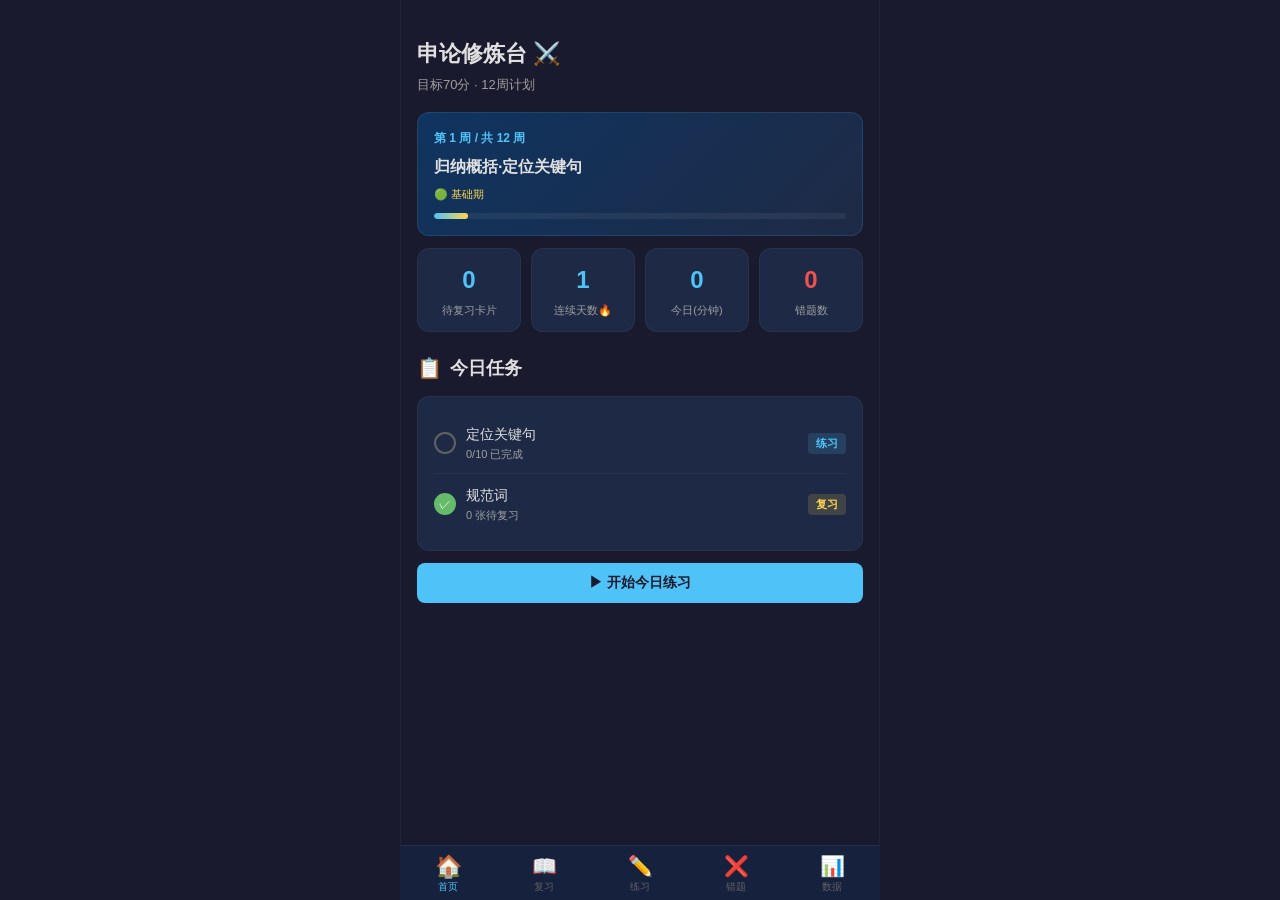
==== index.html @ dc2e2bf2 "Initial shenlun app" ====
<!DOCTYPE html>
<html lang="zh-CN">
<head>
<meta charset="UTF-8">
<meta name="viewport" content="width=device-width, initial-scale=1.0, maximum-scale=1.0, user-scalable=no">
<title>申论统一修炼台</title>
<link rel="stylesheet" href="./styles.css">
</head>
<body>

<div id="app">
  <!-- ============ HOME VIEW ============ -->
  <div id="view-home" class="view active">
    <div class="home-header">
      <h1>申论修炼台 ⚔️</h1>
      <div class="sub" id="home-sub">目标70分 · 12周计划</div>
    </div>
    <div id="home-week-card"></div>
    <div class="stat-row" id="home-stats"></div>
    <div class="section-title"><span class="icon">📋</span>今日任务</div>
    <div class="card" id="home-tasks"></div>
    <div id="home-start-btn" class="mt-12"></div>
  </div>

  <!-- ============ REVIEW VIEW ============ -->
  <div id="view-review" class="view">
    <div id="review-decks">
      <div class="section-title"><span class="icon">📖</span>卡片复习</div>
      <div class="deck-grid" id="deck-grid"></div>
      <div class="card card-accent" id="review-quick-start">
        <div style="display:flex;justify-content:space-between;align-items:center">
          <div>
            <div style="font-size:14px;font-weight:600">今日待复习</div>
            <div style="font-size:12px;color:var(--text2)" id="review-due-count">0 张卡片</div>
          </div>
          <button class="btn btn-primary btn-sm" onclick="startDailyReview()">开始复习</button>
        </div>
      </div>
    </div>
    <div id="review-session" class="hidden">
      <div class="flex-between mb-8">
        <button class="btn btn-outline btn-sm" onclick="exitReview()">← 返回</button>
        <div class="review-progress" id="review-progress">0/0</div>
      </div>
      <div class="timer-bar" id="review-timer-bar"><div class="fill" id="review-timer-fill"></div></div>
      <div class="flashcard-container" id="flashcard-container">
        <div class="flashcard" id="flashcard" onclick="flipCard()">
          <div class="flashcard-face flashcard-front">
            <div class="fc-tag" id="fc-tag"></div>
            <div class="fc-text" id="fc-front-text"></div>
            <div style="font-size:12px;color:var(--text3);margin-top:16px">点击翻转</div>
          </div>
          <div class="flashcard-face flashcard-back">
            <div class="fc-label">参考答案</div>
            <div class="fc-text" id="fc-back-text"></div>
            <div class="fc-example" id="fc-example"></div>
          </div>
        </div>
      </div>
      <div class="rate-btns" id="rate-btns">
        <button class="rate-btn r1" onclick="rateCard(1)">😵 忘了</button>
        <button class="rate-btn r2" onclick="rateCard(2)">🤔 模糊</button>
        <button class="rate-btn r3" onclick="rateCard(3)">💪 记住了</button>
      </div>
    </div>
  </div>

  <!-- ============ PRACTICE VIEW ============ -->
  <div id="view-practice" class="view">
    <div id="practice-list">
      <div class="section-title"><span class="icon">✏️</span>技能微练习</div>
      <div class="card card-primary vocab-trainer-card">
        <div class="flex-between gap-8">
          <div>
            <div style="font-size:15px;font-weight:700">🪄 规范词替换训练</div>
            <div class="text-sm text-muted">把大白话改写成申论规范表达</div>
          </div>
          <button class="btn btn-primary btn-sm" onclick="startVocabTrainer()">开始</button>
        </div>
        <div class="text-sm text-muted mt-8" id="vocab-trainer-stats"></div>
      </div>
      <div class="card card-accent material-trainer-card">
        <div class="flex-between gap-8">
          <div>
            <div style="font-size:15px;font-weight:700">🔎 材料阅读训练</div>
            <div class="text-sm text-muted">识别主体、问题、原因、对策、成效和数据结论</div>
          </div>
          <button class="btn btn-accent btn-sm" onclick="startMaterialTrainer()">开始</button>
        </div>
        <div class="text-sm text-muted mt-8" id="material-trainer-stats"></div>
      </div>
      <div class="card mock-exam-card">
        <div class="flex-between gap-8">
          <div>
            <div style="font-size:15px;font-weight:700">⏳ 2.5小时模考模式</div>
            <div class="text-sm text-muted">训练小题60分钟、大作文90分钟的实战节奏</div>
          </div>
          <button class="btn btn-outline btn-sm" onclick="startMockExam()">开始</button>
        </div>
        <div class="text-sm text-muted mt-8" id="mock-exam-stats"></div>
      </div>
      <input class="search-input mb-12" id="practice-search" type="search" placeholder="搜索技能、题型或提示..." oninput="renderPractice()">
      <div id="skill-type-list"></div>
    </div>
    <div id="practice-skill" class="hidden">
      <div class="flex-between mb-8">
        <button class="btn btn-outline btn-sm" onclick="backToSkillList()">← 返回</button>
        <span class="tag tag-blue" id="skill-tag"></span>
      </div>
      <h3 style="font-size:16px;margin-bottom:4px" id="skill-name"></h3>
      <div class="text-sm text-muted mb-8" id="skill-exam"></div>
      <div class="card card-accent card-sm" id="skill-tip-card">
        <div class="text-sm" style="color:var(--accent)" id="skill-tip"></div>
      </div>
    </div>
    <div id="practice-exercise" class="hidden exercise-view">
      <div class="flex-between mb-8">
        <button class="btn btn-outline btn-sm" onclick="backToSkill()">← 返回</button>
        <span id="ex-counter" class="text-sm text-muted"></span>
      </div>
      <div class="timer-bar" id="ex-timer-bar"><div class="fill" id="ex-timer-fill"></div></div>
      <div id="ex-timer-text" class="text-sm text-muted text-center mb-8"></div>
      <div class="ex-question" id="ex-question"></div>
      <textarea id="ex-answer" placeholder="在这里写下你的答案..."></textarea>
      <div class="draft-status" id="draft-status"></div>
      <div class="ex-actions">
        <button class="btn btn-primary btn-sm" onclick="showRefAnswer()">查看参考答案</button>
        <button class="btn btn-outline btn-sm" onclick="skipExercise()">跳过</button>
      </div>
      <div class="ex-ref" id="ex-ref"></div>
      <div class="self-rate hidden" id="self-rate">
        <div class="rate-label">自评答题质量：</div>
        <div class="rate-btns">
          <button class="rate-btn r1" onclick="selfRate(1)">❌ 需再练</button>
          <button class="rate-btn r2" onclick="selfRate(2)">🟡 基本掌握</button>
          <button class="rate-btn r3" onclick="selfRate(3)">✅ 掌握了</button>
        </div>
      </div>
      <div class="exercise-nav" id="ex-nav"></div>
    </div>
    <div id="vocab-trainer" class="hidden exercise-view">
      <div class="flex-between mb-8">
        <button class="btn btn-outline btn-sm" onclick="exitVocabTrainer()">← 返回</button>
        <span id="vocab-counter" class="text-sm text-muted"></span>
      </div>
      <div class="ex-question" id="vocab-question"></div>
      <textarea id="vocab-answer" placeholder="写出规范表达，尽量用机关化、标准化语言..."></textarea>
      <div class="ex-actions">
        <button class="btn btn-primary btn-sm" onclick="checkVocabAnswer()">查看参考表达</button>
        <button class="btn btn-outline btn-sm" onclick="nextVocabQuestion(false)">跳过</button>
      </div>
      <div class="ex-ref" id="vocab-ref"></div>
      <div class="self-rate hidden" id="vocab-rate">
        <div class="rate-label">自评替换质量：</div>
        <div class="rate-btns">
          <button class="rate-btn r1" onclick="rateVocabAnswer(false)">❌ 需再练</button>
          <button class="rate-btn r3" onclick="rateVocabAnswer(true)">✅ 表达规范</button>
        </div>
      </div>
    </div>
    <div id="material-trainer" class="hidden exercise-view">
      <div class="flex-between mb-8">
        <button class="btn btn-outline btn-sm" onclick="exitMaterialTrainer()">← 返回</button>
        <span id="material-counter" class="text-sm text-muted"></span>
      </div>
      <div class="ex-question" id="material-text"></div>
      <div class="text-sm text-muted mb-8">这段材料包含哪些信息？</div>
      <div class="material-tags" id="material-tags"></div>
      <textarea id="material-answer" placeholder="提炼要点：主体/问题/原因/对策/成效/数据结论..."></textarea>
      <div class="ex-actions">
        <button class="btn btn-primary btn-sm" onclick="checkMaterialAnswer()">查看参考提炼</button>
        <button class="btn btn-outline btn-sm" onclick="nextMaterialQuestion(false)">跳过</button>
      </div>
      <div class="ex-ref" id="material-ref"></div>
      <div class="self-rate hidden" id="material-rate">
        <div class="rate-label">自评材料阅读质量：</div>
        <div class="rate-btns">
          <button class="rate-btn r1" onclick="rateMaterialAnswer(false)">❌ 漏点明显</button>
          <button class="rate-btn r3" onclick="rateMaterialAnswer(true)">✅ 找点准确</button>
        </div>
      </div>
    </div>
    <div id="mock-exam" class="hidden exercise-view">
      <div class="flex-between mb-8">
        <button class="btn btn-outline btn-sm" onclick="finishMockExam(true)">结束模考</button>
        <span id="mock-phase" class="tag tag-blue">小题阶段</span>
      </div>
      <div class="mock-timer" id="mock-timer">2:30:00</div>
      <div class="progress-bar mb-12"><div class="fill" id="mock-progress"></div></div>
      <div class="card card-sm">
        <div class="text-sm text-muted">建议时间分配</div>
        <div class="mock-plan">
          <div>小题：60分钟</div>
          <div>大作文：90分钟</div>
        </div>
      </div>
      <textarea id="mock-note" placeholder="模考过程中记录：哪类题超时？哪里卡住？作文是否留足90分钟？"></textarea>
      <div class="ex-actions">
        <button class="btn btn-primary btn-sm" onclick="markMockPhase('small')">标记小题完成</button>
        <button class="btn btn-accent btn-sm" onclick="markMockPhase('essay')">进入作文阶段</button>
        <button class="btn btn-danger btn-sm" onclick="finishMockExam(false)">交卷复盘</button>
      </div>
      <div class="ex-ref show" id="mock-guidance">建议：前60分钟完成概括、分析、对策、应用文；剩余90分钟完成大作文。不要在单道小题上纠结超过25分钟。</div>
    </div>
  </div>

  <!-- ============ ERROR VIEW ============ -->
  <div id="view-errors" class="view">
    <div class="section-title"><span class="icon">❌</span>错题本</div>
    <div class="toolbar-row">
      <input class="search-input" id="error-search" type="search" placeholder="搜索题干、答案或错误类型..." oninput="applyErrorFilters()">
      <select class="select-input" id="error-sort" onchange="applyErrorFilters()">
        <option value="newest">最新</option>
        <option value="oldest">最早</option>
        <option value="weakest">薄弱优先</option>
      </select>
    </div>
    <div class="error-filter" id="error-filters"></div>
    <div id="error-list"></div>
    <div id="error-empty" class="empty-state hidden">
      <div class="emoji">🎉</div>
      <div>暂无错题，继续保持！</div>
    </div>
    <div class="mt-12" id="error-weekend-btn"></div>
  </div>

  <!-- ============ STATS VIEW ============ -->
  <div id="view-stats" class="view">
    <div class="section-title"><span class="icon">📊</span>数据总览</div>
    <div class="card text-center">
      <div style="font-size:13px;color:var(--text2);margin-bottom:8px">五大题型掌握度</div>
      <div class="radar-chart" id="radar-chart"></div>
    </div>
    <div class="stats-grid" id="stats-grid"></div>
    <div class="section-title"><span class="icon">🧾</span>复盘薄弱点</div>
    <div class="card" id="review-summary"></div>
    <div class="section-title"><span class="icon">📈</span>近4周正确率</div>
    <div class="card" id="weekly-chart"></div>
    <div class="section-title"><span class="icon">📘</span>手册速查</div>
    <div class="card" id="handbook-card">
      <input class="search-input mb-12" id="handbook-search" type="search" placeholder="搜索题型、公式、避坑、资料..." oninput="renderHandbook()">
      <div class="handbook-tabs" id="handbook-tabs"></div>
      <div id="handbook-list"></div>
    </div>
    <div class="section-title"><span class="icon">⚙️</span>设置</div>
    <div class="card" id="settings-card"></div>
    <input type="file" id="backup-file" accept="application/json,.json" class="hidden" onchange="importBackup(this.files && this.files[0])">
  </div>
</div>

<!-- ============ Bottom Tab Bar ============ -->
<nav class="tab-bar" id="tab-bar">
  <button class="tab active" data-view="home" onclick="switchView('home')">
    <span class="tab-icon">🏠</span>首页
  </button>
  <button class="tab" data-view="review" onclick="switchView('review')">
    <span class="tab-icon">📖</span>复习
  </button>
  <button class="tab" data-view="practice" onclick="switchView('practice')">
    <span class="tab-icon">✏️</span>练习
  </button>
  <button class="tab" data-view="errors" onclick="switchView('errors')">
    <span class="tab-icon">❌</span>错题
  </button>
  <button class="tab" data-view="stats" onclick="switchView('stats')">
    <span class="tab-icon">📊</span>数据
  </button>
</nav>

<!-- ============ Weekend Review Modal ============ -->
<div class="modal-overlay" id="weekend-modal">
  <div class="modal review-modal">
    <h2>🔄 周末错题复习</h2>
    <div id="weekend-content"></div>
    <div class="mt-12 text-center">
      <button class="btn btn-outline" onclick="closeWeekendModal()">关闭</button>
    </div>
  </div>
</div>

<!-- ============ Exercise Review Modal ============ -->
<div class="modal-overlay" id="review-note-modal">
  <div class="modal">
    <h2>🧾 本题复盘</h2>
    <div class="review-form">
      <div class="rf-group">
        <div class="rf-label">这题主要问题是什么？</div>
        <div class="rf-options">
          <label><input type="checkbox" value="漏点">漏点</label>
          <label><input type="checkbox" value="分类乱">分类乱</label>
          <label><input type="checkbox" value="表达口语化">表达口语化</label>
          <label><input type="checkbox" value="格式错误">格式错误</label>
          <label><input type="checkbox" value="时间超限">时间超限</label>
        </div>
      </div>
      <div class="rf-group">
        <div class="rf-label">一句话复盘（可选）</div>
        <textarea id="review-note-text" placeholder="例如：材料第3段对策漏掉了，答案分类也不够清楚。"></textarea>
      </div>
      <div style="display:flex;gap:8px;justify-content:flex-end">
        <button class="btn btn-outline btn-sm" onclick="skipReviewNote()">跳过</button>
        <button class="btn btn-primary btn-sm" onclick="saveReviewNote()">保存复盘</button>
      </div>
    </div>
  </div>
</div>

<script src="./data.js"></script>
<script src="./app.js"></script>
</body>
</html>
---- styles.css ----
/* ============ CSS Reset & Variables ============ */
:root {
  --bg: #1a1a2e;
  --bg2: #16213e;
  --bg3: #0f3460;
  --primary: #4fc3f7;
  --primary-dim: rgba(79,195,247,0.15);
  --accent: #ffd54f;
  --accent-dim: rgba(255,213,79,0.15);
  --danger: #ef5350;
  --success: #66bb6a;
  --text: #e0e0e0;
  --text2: #9e9e9e;
  --text3: #616161;
  --card: #1e2a45;
  --card2: #243352;
  --radius: 12px;
  --tab-h: 60px;
  --safe-b: env(safe-area-inset-bottom, 0px);
}
* { margin:0; padding:0; box-sizing:border-box; }
body {
  font-family: -apple-system, BlinkMacSystemFont, 'Segoe UI', 'PingFang SC', 'Hiragino Sans GB', 'Microsoft YaHei', sans-serif;
  background: var(--bg);
  color: var(--text);
  line-height: 1.6;
  -webkit-font-smoothing: antialiased;
  overflow-x: hidden;
  min-height: 100vh;
}
button { cursor:pointer; border:none; font-family:inherit; }
input,textarea { font-family:inherit; }
button, input, textarea, select { font-size:16px; }

/* ============ App Shell ============ */
#app { max-width:480px; margin:0 auto; min-height:100vh; position:relative; }
.view { display:none; padding:16px 16px calc(var(--tab-h) + var(--safe-b) + 16px); min-height:100vh; }
.view.active { display:block; animation: fadeIn .25s ease; }
@keyframes fadeIn { from{opacity:0;transform:translateY(8px)} to{opacity:1;transform:translateY(0)} }

/* ============ Bottom Tabs ============ */
.tab-bar {
  position:fixed; bottom:0; left:50%; transform:translateX(-50%);
  width:100%; max-width:480px;
  display:flex; background:var(--bg2);
  border-top:1px solid rgba(255,255,255,0.06);
  z-index:100; padding-bottom: var(--safe-b);
  backdrop-filter: blur(12px);
}
.tab-bar .tab {
  flex:1; display:flex; flex-direction:column; align-items:center;
  padding:8px 0 6px; background:none; color:var(--text3);
  font-size:10px; transition: color .2s;
  position:relative;
}
.tab-bar .tab .tab-icon { font-size:20px; margin-bottom:2px; }
.tab-bar .tab.active { color:var(--primary); }
.tab-bar .tab.active .tab-icon { transform:scale(1.1); }
.tab-bar .tab .badge {
  position:absolute; top:4px; right:calc(50% - 18px);
  background:var(--danger); color:#fff; font-size:9px; font-weight:700;
  min-width:16px; height:16px; border-radius:8px;
  display:flex; align-items:center; justify-content:center;
  padding:0 4px; line-height:1;
}

/* ============ Common Components ============ */
.section-title {
  font-size:18px; font-weight:700; margin:20px 0 12px;
  display:flex; align-items:center; gap:8px;
}
.section-title .icon { font-size:20px; }
.card {
  background:var(--card); border-radius:var(--radius);
  padding:16px; margin-bottom:12px;
  border:1px solid rgba(255,255,255,0.04);
}
.card-sm { padding:12px; }
.card-accent { border-left:3px solid var(--accent); }
.card-primary { border-left:3px solid var(--primary); }

.btn {
  display:inline-flex; align-items:center; justify-content:center; gap:6px;
  padding:10px 20px; border-radius:8px; font-size:14px; font-weight:600;
  transition: all .2s;
  min-height:40px;
}
.btn-primary { background:var(--primary); color:#1a1a2e; }
.btn-primary:hover { filter:brightness(1.1); transform:translateY(-1px); }
.btn-accent { background:var(--accent); color:#1a1a2e; }
.btn-outline {
  background:transparent; border:1px solid var(--primary); color:var(--primary);
}
.btn-danger { background:var(--danger); color:#fff; }
.btn-sm { padding:6px 14px; font-size:12px; }
.btn-block { width:100%; }
.btn:disabled { opacity:.4; pointer-events:none; }

.tag {
  display:inline-block; padding:2px 8px; border-radius:4px;
  font-size:11px; font-weight:600;
}
.tag-blue { background:var(--primary-dim); color:var(--primary); }
.tag-yellow { background:var(--accent-dim); color:var(--accent); }
.tag-red { background:rgba(239,83,80,.15); color:var(--danger); }
.tag-green { background:rgba(102,187,106,.15); color:var(--success); }

.search-input, .select-input {
  width:100%; background:var(--card2); color:var(--text);
  border:1px solid rgba(255,255,255,.08); border-radius:8px;
  padding:9px 12px; font-size:13px;
}
.search-input:focus, .select-input:focus { outline:none; border-color:var(--primary); }
.toolbar-row { display:flex; gap:8px; margin-bottom:12px; align-items:center; }
.toolbar-row .select-input { width:auto; min-width:104px; }
.empty-hint { font-size:12px; color:var(--text2); text-align:center; padding:18px 0; }

.progress-bar {
  width:100%; height:6px; background:rgba(255,255,255,.06);
  border-radius:3px; overflow:hidden;
}
.progress-bar .fill {
  height:100%; border-radius:3px; transition:width .5s ease;
  background:linear-gradient(90deg, var(--primary), var(--accent));
}

.timer-bar {
  width:100%; height:4px; background:rgba(255,255,255,.06);
  border-radius:2px; overflow:hidden; margin-bottom:8px;
}
.timer-bar .fill {
  height:100%; border-radius:2px; transition:width 1s linear;
  background:var(--primary);
}
.timer-bar.warning .fill { background:var(--accent); }
.timer-bar.danger .fill { background:var(--danger); }

.empty-state {
  text-align:center; padding:40px 20px; color:var(--text2);
}
.empty-state .emoji { font-size:48px; margin-bottom:12px; }

/* ============ Home View ============ */
.home-header {
  padding:20px 0 16px;
}
.home-header h1 { font-size:22px; font-weight:800; }
.home-header .sub { color:var(--text2); font-size:13px; margin-top:4px; }

.week-card {
  background: linear-gradient(135deg, var(--bg3), var(--card));
  border-radius:var(--radius); padding:16px; margin-bottom:12px;
  border:1px solid rgba(79,195,247,.15);
}
.week-card .week-label { font-size:12px; color:var(--primary); font-weight:600; }
.week-card .week-title { font-size:16px; font-weight:700; margin:6px 0; }
.week-card .week-phase { font-size:11px; color:var(--accent); margin-bottom:10px; }

.stat-row { display:flex; gap:10px; margin-bottom:12px; }
.stat-box {
  flex:1; background:var(--card); border-radius:var(--radius);
  padding:12px; text-align:center;
  border:1px solid rgba(255,255,255,.04);
}
.stat-box .stat-num { font-size:24px; font-weight:800; color:var(--primary); }
.stat-box .stat-label { font-size:11px; color:var(--text2); margin-top:2px; }

.task-list .task-item {
  display:flex; align-items:center; gap:10px; padding:10px 0;
  border-bottom:1px solid rgba(255,255,255,.04);
}
.task-list .task-item:last-child { border-bottom:none; }
.task-item .task-check {
  width:22px; height:22px; border-radius:50%;
  border:2px solid var(--text3); flex-shrink:0;
  display:flex; align-items:center; justify-content:center;
  font-size:12px; transition:all .2s;
}
.task-item .task-check.done {
  background:var(--success); border-color:var(--success); color:#fff;
}
.task-item .task-info { flex:1; }
.task-item .task-name { font-size:14px; }
.task-item .task-desc { font-size:11px; color:var(--text2); }
.task-item .task-type { font-size:10px; }

/* ============ Review View ============ */
.deck-grid { display:grid; grid-template-columns:1fr 1fr; gap:10px; margin-bottom:16px; }
.deck-card {
  background:var(--card); border-radius:var(--radius); padding:14px;
  border:1px solid rgba(255,255,255,.04);
  cursor:pointer; transition:all .2s;
}
.deck-card:hover { border-color:var(--primary); transform:translateY(-2px); }
.deck-card .deck-icon { font-size:28px; margin-bottom:6px; }
.deck-card .deck-name { font-size:14px; font-weight:600; }
.deck-card .deck-stats { font-size:11px; color:var(--text2); margin-top:4px; }
.deck-card .deck-due { color:var(--accent); font-weight:600; }

.flashcard-container {
  perspective:1000px; margin:16px 0;
}
.flashcard {
  position:relative; width:100%; min-height:320px;
  transition:transform .5s; transform-style:preserve-3d;
}
.flashcard.flipped { transform:rotateY(180deg); }
.flashcard-face {
  position:absolute; top:0; left:0; width:100%; height:100%;
  backface-visibility:hidden; border-radius:var(--radius);
  padding:24px 20px; display:flex; flex-direction:column;
  justify-content:center; align-items:center; text-align:center;
}
.flashcard-front {
  background:linear-gradient(135deg, var(--card), var(--card2));
  border:2px solid var(--primary-dim);
}
.flashcard-back {
  background:linear-gradient(135deg, var(--card2), var(--bg3));
  border:2px solid var(--accent-dim);
  transform:rotateY(180deg);
}
.flashcard-front .fc-tag { font-size:11px; color:var(--primary); margin-bottom:12px; }
.flashcard-front .fc-text { font-size:18px; font-weight:700; line-height:1.5; }
.flashcard-back .fc-label { font-size:11px; color:var(--accent); margin-bottom:8px; }
.flashcard-back .fc-text { font-size:16px; line-height:1.6; }
.flashcard-back .fc-example { font-size:12px; color:var(--text2); margin-top:12px; padding-top:12px; border-top:1px solid rgba(255,255,255,.06); }

.rate-btns {
  display:flex; gap:8px; margin-top:16px;
}
.rate-btns .rate-btn {
  flex:1; padding:12px 8px; border-radius:8px; font-size:13px; font-weight:600;
  text-align:center; transition:all .2s;
}
.rate-btn.r1 { background:rgba(239,83,80,.15); color:var(--danger); }
.rate-btn.r2 { background:rgba(255,213,79,.15); color:var(--accent); }
.rate-btn.r3 { background:rgba(102,187,106,.15); color:var(--success); }

.review-progress {
  text-align:center; font-size:12px; color:var(--text2); margin-bottom:8px;
}

/* ============ Practice View ============ */
.skill-type-card {
  background:var(--card); border-radius:var(--radius); padding:16px;
  margin-bottom:10px; cursor:pointer; transition:all .2s;
  border:1px solid rgba(255,255,255,.04);
}
.skill-type-card:hover { border-color:var(--primary); }
.skill-type-card .stc-header { display:flex; justify-content:space-between; align-items:center; }
.skill-type-card .stc-name { font-size:15px; font-weight:600; }
.skill-type-card .stc-score { font-size:11px; color:var(--text2); }
.skill-type-card .stc-tagline { font-size:12px; color:var(--text2); margin-top:4px; }
.skill-type-card .stc-skills { margin-top:10px; }
.skill-type-card .skill-item {
  display:flex; align-items:center; justify-content:space-between;
  padding:8px 0; border-top:1px solid rgba(255,255,255,.04);
  font-size:13px;
}
.vocab-trainer-card { margin-bottom:12px; }
.material-trainer-card { margin-bottom:12px; }
.mock-exam-card { margin-bottom:12px; border-left:3px solid var(--danger); }
.vocab-hit {
  color:var(--success); font-weight:700;
}
.mock-timer { font-size:36px; font-weight:800; text-align:center; color:var(--accent); margin:16px 0 8px; }
.mock-plan { display:grid; grid-template-columns:1fr 1fr; gap:8px; margin-top:8px; font-size:13px; }
.material-tags { display:flex; flex-wrap:wrap; gap:8px; margin-bottom:12px; }
.material-tags label {
  display:flex; align-items:center; gap:4px; font-size:12px; color:var(--text);
  background:var(--card); border:1px solid rgba(255,255,255,.06); border-radius:16px;
  padding:5px 10px;
}

.exercise-view .ex-question {
  font-size:16px; line-height:1.7; margin:16px 0;
  padding:16px; background:var(--card); border-radius:var(--radius);
  border-left:3px solid var(--primary);
}
.exercise-view .ex-tip {
  font-size:12px; color:var(--accent); margin-bottom:12px;
  padding:8px 12px; background:var(--accent-dim); border-radius:6px;
}
.exercise-view textarea {
  width:100%; min-height:120px; padding:12px; border-radius:8px;
  background:var(--card2); color:var(--text); border:1px solid rgba(255,255,255,.08);
  font-size:16px; resize:vertical;
}
.exercise-view textarea:focus { outline:none; border-color:var(--primary); }
.exercise-view .draft-status {
  min-height:18px; margin-top:4px; font-size:11px; color:var(--text3);
}
.exercise-view .draft-status.active { color:var(--success); }
.exercise-view .ex-ref {
  background:var(--card); border-radius:var(--radius);
  padding:14px; margin-top:12px; border-left:3px solid var(--success);
  font-size:13px; line-height:1.7; display:none;
}
.exercise-view .ex-ref.show { display:block; animation:fadeIn .3s ease; }
.exercise-view .ex-actions { display:flex; gap:8px; margin-top:12px; flex-wrap:wrap; }

.exercise-nav {
  display:flex; gap:6px; margin-top:16px; overflow-x:auto;
  padding-bottom:4px;
}
.exercise-nav .dot {
  width:28px; height:28px; border-radius:50%; flex-shrink:0;
  display:flex; align-items:center; justify-content:center;
  font-size:11px; font-weight:600;
  background:var(--card); color:var(--text2);
  border:1px solid rgba(255,255,255,.08);
  cursor:pointer; transition:all .2s;
}
.exercise-nav .dot.current { background:var(--primary); color:#1a1a2e; border-color:var(--primary); }
.exercise-nav .dot.done { background:var(--success); color:#fff; border-color:var(--success); }
.exercise-nav .dot.error { background:var(--danger); color:#fff; border-color:var(--danger); }

.self-rate { margin-top:12px; }
.self-rate .rate-label { font-size:13px; color:var(--text2); margin-bottom:8px; }

/* ============ Error Notebook ============ */
.error-filter { display:flex; gap:6px; margin-bottom:12px; flex-wrap:wrap; }
.error-filter .filter-btn {
  padding:5px 12px; border-radius:16px; font-size:12px;
  background:var(--card); color:var(--text2); border:1px solid rgba(255,255,255,.06);
  transition:all .2s;
}
.error-filter .filter-btn.active { background:var(--primary-dim); color:var(--primary); border-color:var(--primary); }

.error-item {
  background:var(--card); border-radius:var(--radius); padding:14px;
  margin-bottom:10px; border-left:3px solid var(--danger);
}
.error-item .ei-q { font-size:14px; line-height:1.5; margin-bottom:8px; }
.error-item .ei-type { margin-bottom:8px; }
.error-item .ei-ref {
  font-size:12px; color:var(--text2); line-height:1.5;
  padding:8px; background:rgba(255,255,255,.03); border-radius:6px;
  max-height:80px; overflow:hidden; cursor:pointer;
}
.error-item .ei-ref.expanded { max-height:none; }
.error-item .ei-meta {
  display:flex; justify-content:space-between; align-items:center;
  margin-top:8px; font-size:11px; color:var(--text3);
}
.error-item .ei-actions { display:flex; gap:6px; margin-top:8px; }

/* ============ Stats View ============ */
.radar-chart {
  width:260px; height:260px; margin:0 auto 20px;
  position:relative;
}
.radar-chart svg { width:100%; height:100%; }

.stats-grid { display:grid; grid-template-columns:1fr 1fr; gap:10px; margin-bottom:16px; }
.stats-card {
  background:var(--card); border-radius:var(--radius); padding:14px;
  text-align:center; border:1px solid rgba(255,255,255,.04);
}
.stats-card .sc-num { font-size:28px; font-weight:800; }
.stats-card .sc-label { font-size:11px; color:var(--text2); margin-top:2px; }
.stats-card .sc-num.blue { color:var(--primary); }
.stats-card .sc-num.yellow { color:var(--accent); }
.stats-card .sc-num.green { color:var(--success); }
.stats-card .sc-num.red { color:var(--danger); }

.weekly-chart { margin:16px 0; }
.weekly-chart .bar-row {
  display:flex; align-items:center; gap:8px; margin-bottom:8px;
}
.weekly-chart .bar-label { font-size:11px; color:var(--text2); width:40px; text-align:right; }
.weekly-chart .bar-track {
  flex:1; height:20px; background:rgba(255,255,255,.04);
  border-radius:4px; overflow:hidden; position:relative;
}
.weekly-chart .bar-fill {
  height:100%; border-radius:4px; transition:width .5s ease;
  background:linear-gradient(90deg, var(--primary), var(--accent));
}
.weekly-chart .bar-val {
  font-size:11px; color:var(--text2); width:36px;
}

/* ============ Handbook Quick Reference ============ */
.handbook-tabs { display:flex; gap:6px; overflow-x:auto; margin-bottom:12px; padding-bottom:4px; }
.handbook-tabs .filter-btn {
  flex-shrink:0; padding:5px 12px; border-radius:16px; font-size:12px;
  background:var(--card); color:var(--text2); border:1px solid rgba(255,255,255,.06);
}
.handbook-tabs .filter-btn.active { background:var(--primary-dim); color:var(--primary); border-color:var(--primary); }
.handbook-item {
  background:rgba(255,255,255,.03); border-radius:8px; padding:12px;
  margin-bottom:10px; border-left:3px solid var(--primary);
}
.handbook-item h4 { font-size:14px; margin-bottom:6px; color:var(--text); }
.handbook-item .hb-body { font-size:12px; color:var(--text2); line-height:1.7; white-space:pre-line; }
.handbook-item .hb-tag { margin-top:8px; }

/* ============ Settings Modal ============ */
.modal-overlay {
  position:fixed; top:0; left:0; right:0; bottom:0;
  background:rgba(0,0,0,.6); z-index:200;
  display:none; align-items:center; justify-content:center;
  padding:20px;
}
.modal-overlay.show { display:flex; }
.modal {
  background:var(--bg2); border-radius:var(--radius);
  padding:24px; width:100%; max-width:380px; max-height:min(80vh, 720px);
  overflow-y:auto;
}
.modal h2 { font-size:18px; margin-bottom:16px; }
.modal .setting-item {
  display:flex; justify-content:space-between; align-items:center;
  padding:12px 0; border-bottom:1px solid rgba(255,255,255,.04);
}
.modal .setting-item:last-child { border-bottom:none; }
.modal .setting-label { font-size:14px; }
.modal .setting-desc { font-size:11px; color:var(--text2); }
.review-form .rf-group { margin-bottom:12px; }
.review-form .rf-label { font-size:13px; color:var(--text2); margin-bottom:6px; }
.review-form .rf-options { display:flex; flex-wrap:wrap; gap:8px; }
.review-form label {
  display:flex; align-items:center; gap:4px; font-size:12px; color:var(--text);
  background:var(--card); border:1px solid rgba(255,255,255,.06); border-radius:16px;
  padding:5px 10px;
}
.review-form textarea {
  width:100%; min-height:72px; padding:10px; border-radius:8px;
  background:var(--card); color:var(--text); border:1px solid rgba(255,255,255,.08);
  font-size:16px; resize:vertical;
}
.review-form textarea:focus { outline:none; border-color:var(--primary); }
.review-summary .rs-row { display:flex; align-items:center; gap:8px; margin-bottom:8px; font-size:12px; }
.review-summary .rs-label { width:64px; color:var(--text2); }
.review-summary .rs-bar { flex:1; height:8px; background:rgba(255,255,255,.06); border-radius:4px; overflow:hidden; }
.review-summary .rs-fill { height:100%; background:linear-gradient(90deg,var(--danger),var(--accent)); border-radius:4px; }
.review-summary .rs-count { width:24px; text-align:right; color:var(--text2); }

.toggle {
  width:44px; height:24px; border-radius:12px;
  background:var(--text3); position:relative; cursor:pointer;
  transition:background .2s;
}
.toggle.on { background:var(--primary); }
.toggle::after {
  content:''; position:absolute; top:2px; left:2px;
  width:20px; height:20px; border-radius:50%;
  background:#fff; transition:transform .2s;
}
.toggle.on::after { transform:translateX(20px); }

/* ============ Scrollbar ============ */
::-webkit-scrollbar { width:4px; }
::-webkit-scrollbar-track { background:transparent; }
::-webkit-scrollbar-thumb { background:rgba(255,255,255,.1); border-radius:2px; }

/* ============ Responsive ============ */
@media (min-width:481px) {
  #app { border-left:1px solid rgba(255,255,255,.04); border-right:1px solid rgba(255,255,255,.04); }
}

@media (max-width:480px) {
  .view { padding-left:14px; padding-right:14px; }
  .modal-overlay { align-items:flex-end; padding:12px; }
  .modal { max-height:88vh; padding:18px; border-radius:16px 16px 12px 12px; }
  .rate-btns { gap:6px; }
  .rate-btns .rate-btn { min-height:44px; }
  .toolbar-row { flex-direction:column; align-items:stretch; }
  .toolbar-row .select-input { width:100%; }
}

/* ============ Utility ============ */
.mt-8 { margin-top:8px; }
.mt-12 { margin-top:12px; }
.mt-16 { margin-top:16px; }
.mb-8 { margin-bottom:8px; }
.mb-12 { margin-bottom:12px; }
.text-center { text-align:center; }
.text-sm { font-size:12px; }
.text-muted { color:var(--text2); }
.flex-between { display:flex; justify-content:space-between; align-items:center; }
.gap-8 { gap:8px; }
.hidden { display:none !important; }

/* ============ Weekend Review Modal ============ */
.review-modal .rm-item {
  background:var(--card); border-radius:8px; padding:12px;
  margin-bottom:8px;
}
.review-modal .rm-q { font-size:13px; margin-bottom:6px; }
.review-modal .rm-ref { font-size:12px; color:var(--text2); display:none; }
.review-modal .rm-ref.show { display:block; }
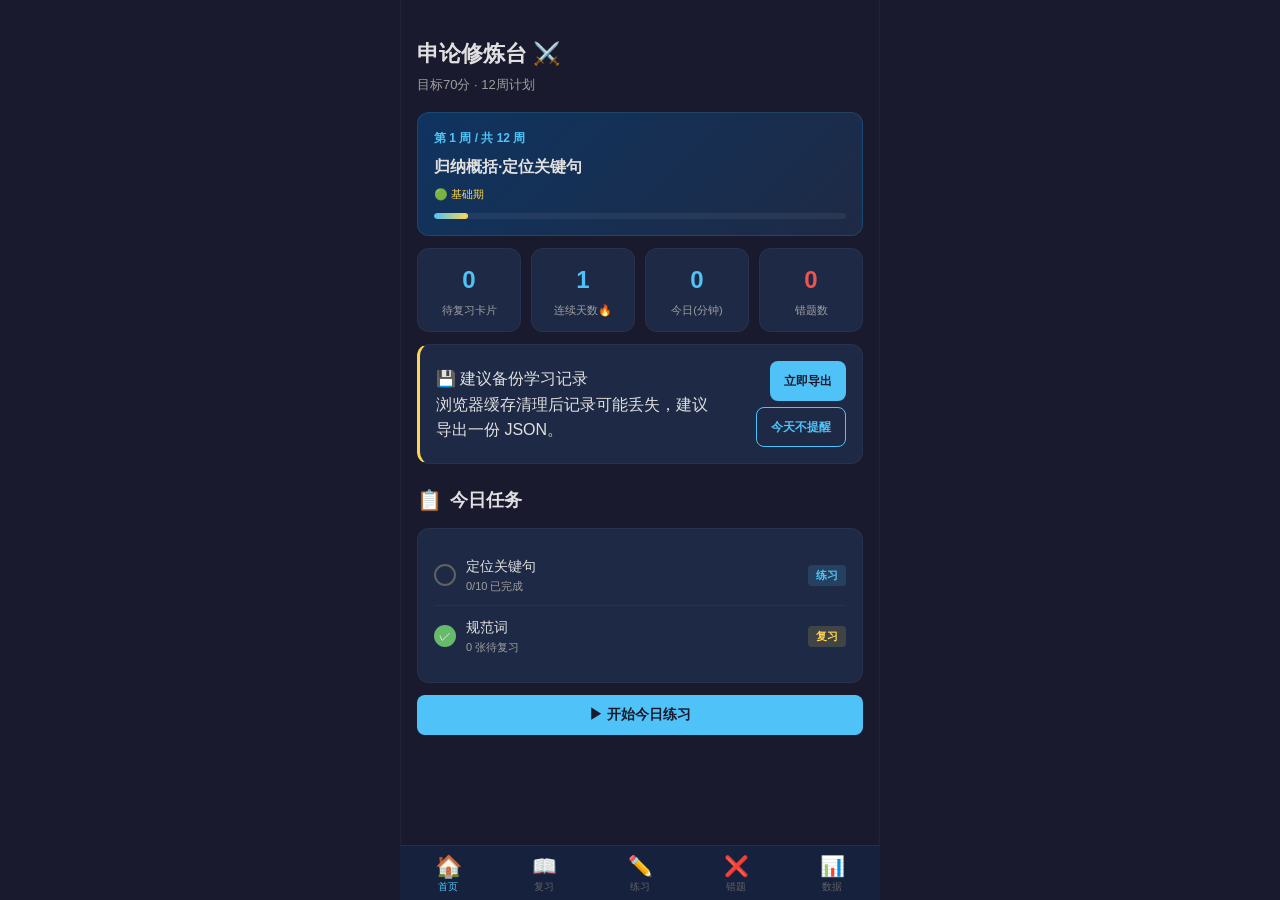
==== commit 124a457f: "Add PWA and study data utilities" ====
--- a/index.html
+++ b/index.html
@@ -2,9 +2,12 @@
 <html lang="zh-CN">
 <head>
 <meta charset="UTF-8">
+<meta http-equiv="Content-Security-Policy" content="default-src 'self'; script-src 'self' 'unsafe-inline'; style-src 'self' 'unsafe-inline'; img-src 'self' data:; object-src 'none'; base-uri 'self'; form-action 'none'; frame-ancestors 'none'">
 <meta name="viewport" content="width=device-width, initial-scale=1.0, maximum-scale=1.0, user-scalable=no">
+<meta name="theme-color" content="#1a1a2e">
 <title>申论统一修炼台</title>
 <link rel="stylesheet" href="./styles.css">
+<link rel="manifest" href="./manifest.json">
 </head>
 <body>
 
@@ -17,6 +20,7 @@
     </div>
     <div id="home-week-card"></div>
     <div class="stat-row" id="home-stats"></div>
+    <div id="backup-reminder"></div>
     <div class="section-title"><span class="icon">📋</span>今日任务</div>
     <div class="card" id="home-tasks"></div>
     <div id="home-start-btn" class="mt-12"></div>
--- a/styles.css
+++ b/styles.css
@@ -18,6 +18,22 @@
   --tab-h: 60px;
   --safe-b: env(safe-area-inset-bottom, 0px);
 }
+body.theme-light {
+  --bg: #f6f7fb;
+  --bg2: #ffffff;
+  --bg3: #e7f3ff;
+  --primary: #1479b8;
+  --primary-dim: rgba(20,121,184,0.12);
+  --accent: #9a6400;
+  --accent-dim: rgba(154,100,0,0.12);
+  --danger: #c62828;
+  --success: #2e7d32;
+  --text: #1f2937;
+  --text2: #64748b;
+  --text3: #94a3b8;
+  --card: #ffffff;
+  --card2: #eef2f7;
+}
 * { margin:0; padding:0; box-sizing:border-box; }
 body {
   font-family: -apple-system, BlinkMacSystemFont, 'Segoe UI', 'PingFang SC', 'Hiragino Sans GB', 'Microsoft YaHei', sans-serif;
@@ -28,6 +44,17 @@
   overflow-x: hidden;
   min-height: 100vh;
 }
+body.theme-light .week-card {
+  background: linear-gradient(135deg, #e0f2fe, #ffffff);
+}
+body.theme-light .flashcard-front,
+body.theme-light .flashcard-back {
+  background: linear-gradient(135deg, #ffffff, #eef6ff);
+}
+body.theme-light .tab-bar,
+body.theme-light .modal {
+  box-shadow: 0 -8px 24px rgba(15,23,42,.08);
+}
 button { cursor:pointer; border:none; font-family:inherit; }
 input,textarea { font-family:inherit; }
 button, input, textarea, select { font-size:16px; }
@@ -139,6 +166,11 @@
   text-align:center; padding:40px 20px; color:var(--text2);
 }
 .empty-state .emoji { font-size:48px; margin-bottom:12px; }
+.backup-reminder-card {
+  display:flex; justify-content:space-between; align-items:center; gap:12px;
+  border-left:3px solid var(--accent);
+}
+.backup-reminder-actions { display:flex; gap:6px; flex-wrap:wrap; justify-content:flex-end; }
 
 /* ============ Home View ============ */
 .home-header {
